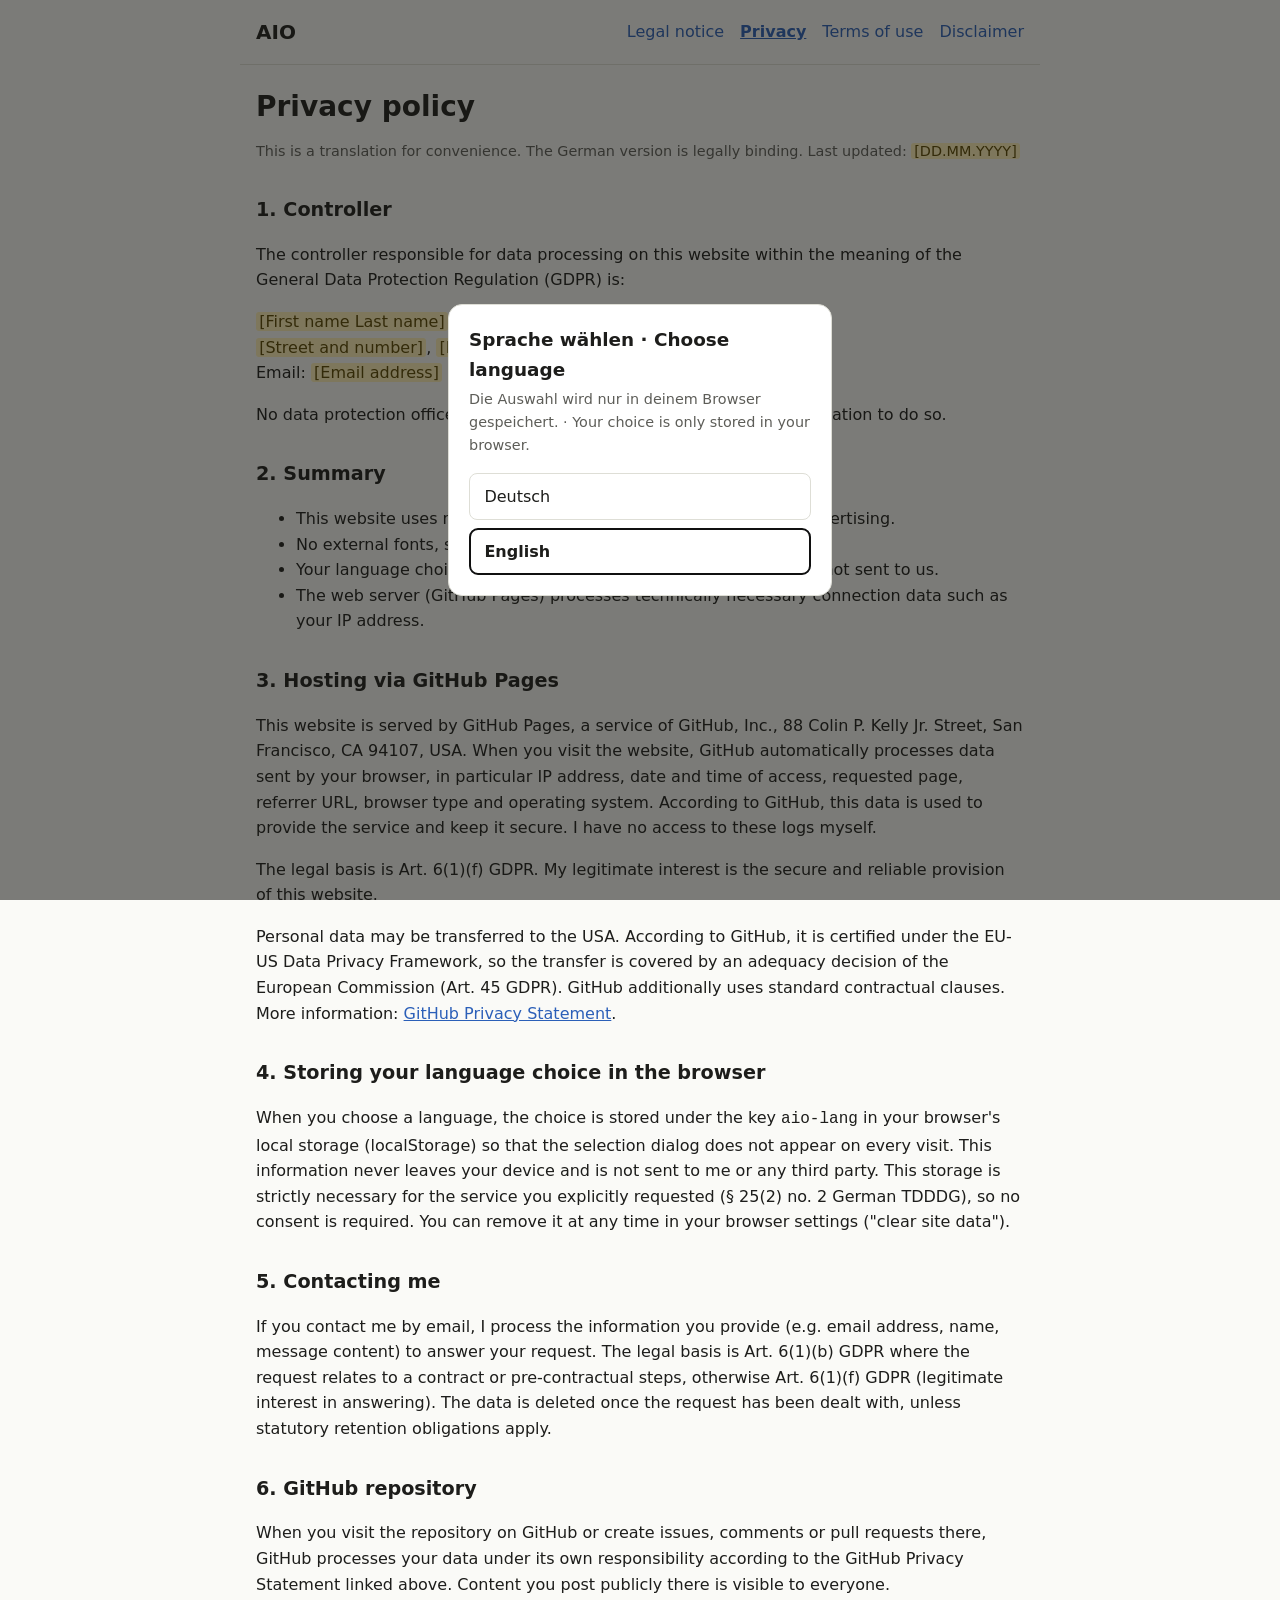
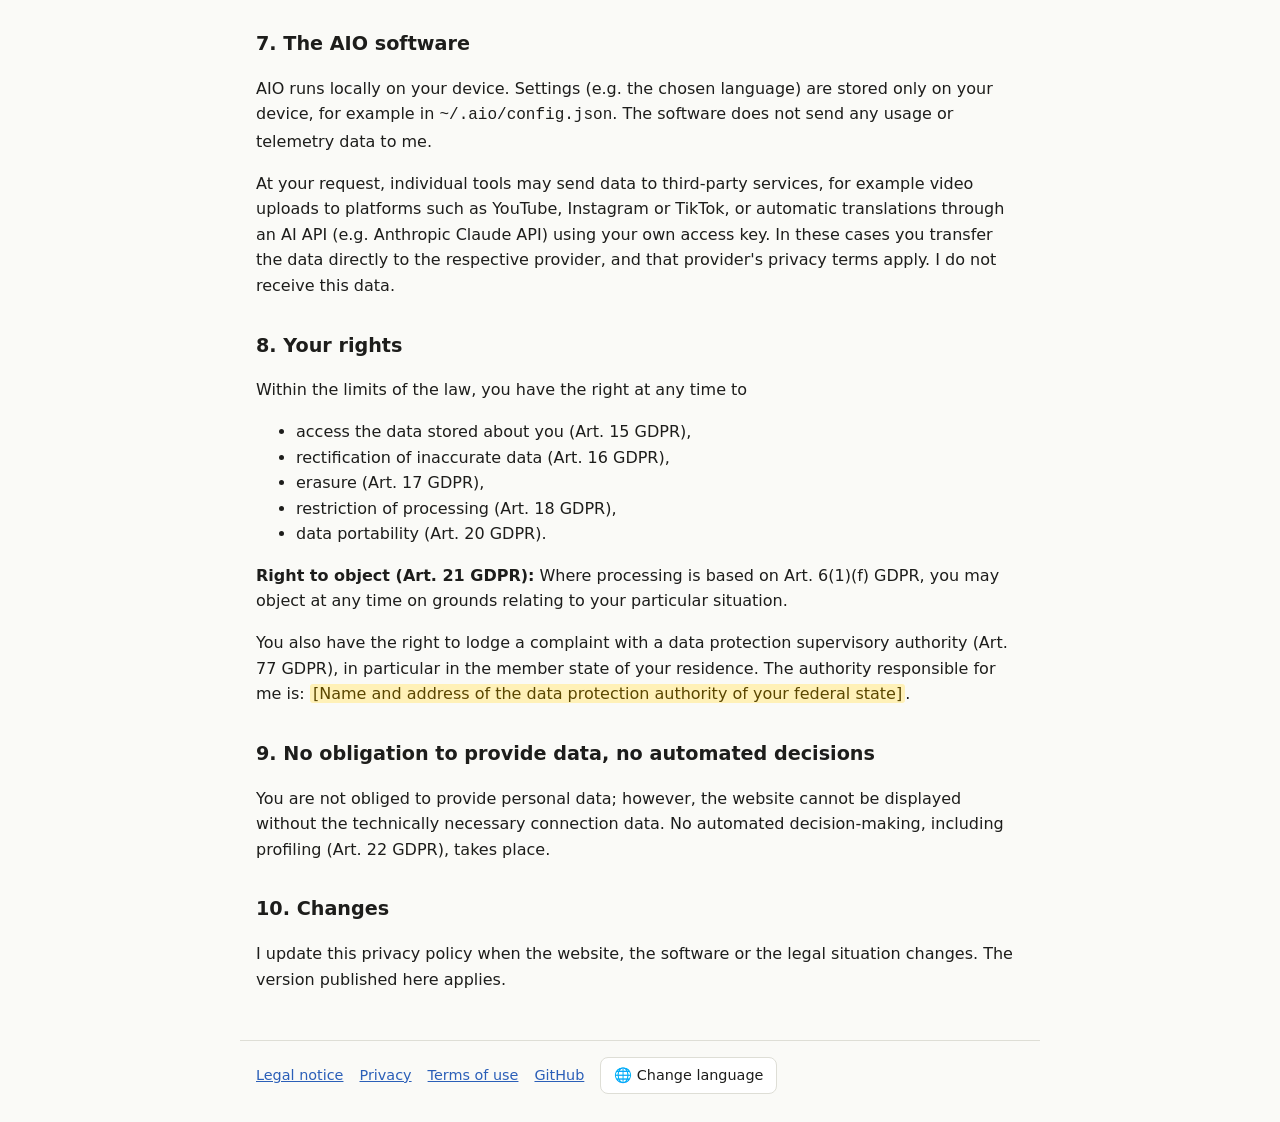
==== docs/datenschutz.html @ 206b3f93 "Add GitHub Pages site with language popup and legal pages Static site in docs/: language selection d" ====
<!doctype html>
<html lang="de">
<head>
  <meta charset="utf-8">
  <meta name="viewport" content="width=device-width, initial-scale=1">
  <title>Datenschutz · AIO</title>
  <meta name="robots" content="index, follow">
  <link rel="stylesheet" href="assets/style.css">
  <script src="assets/lang.js" defer></script>
</head>
<body>
  <span hidden data-title="Datenschutz · AIO" data-l="de"></span>
  <span hidden data-title="Privacy · AIO" data-l="en"></span>
  <header>
    <a class="brand" href="index.html">AIO</a>
    <nav>
      <a href="impressum.html"><span data-l="de">Impressum</span><span data-l="en">Legal notice</span></a>
      <a href="datenschutz.html" aria-current="page"><span data-l="de">Datenschutz</span><span data-l="en">Privacy</span></a>
      <a href="nutzungsbedingungen.html"><span data-l="de">Nutzungsbedingungen</span><span data-l="en">Terms of use</span></a>
      <a href="rechtliche-hinweise.html"><span data-l="de">Rechtliche Hinweise</span><span data-l="en">Disclaimer</span></a>
    </nav>
  </header>
  <main>
    <section data-l="de">
      <h1>Datenschutzerklärung</h1>
      <p class="note">Stand: <span class="ph">[TT.MM.JJJJ]</span></p>

      <h2>1. Verantwortlicher</h2>
      <p>Verantwortlich für die Datenverarbeitung auf dieser Website im Sinne der Datenschutz-Grundverordnung (DSGVO) ist:</p>
      <address>
        <span class="ph">[Vorname Nachname]</span><br>
        <span class="ph">[Straße Hausnummer]</span>, <span class="ph">[PLZ Ort]</span><br>
        E-Mail: <span class="ph">[E-Mail-Adresse]</span>
      </address>
      <p>Ein Datenschutzbeauftragter ist nicht bestellt, da hierzu keine gesetzliche Pflicht besteht.</p>

      <h2>2. Das Wichtigste in Kürze</h2>
      <ul>
        <li>Diese Website setzt keine Cookies, kein Tracking, keine Analyse-Tools und keine Werbung ein.</li>
        <li>Es werden keine externen Schriftarten, Skripte oder Inhalte von Drittanbietern nachgeladen.</li>
        <li>Deine Sprachwahl wird nur lokal in deinem Browser gespeichert und nicht an uns übertragen.</li>
        <li>Der Webserver (GitHub Pages) verarbeitet technisch notwendige Verbindungsdaten wie deine IP-Adresse.</li>
      </ul>

      <h2>3. Hosting über GitHub Pages</h2>
      <p>Diese Website wird über GitHub Pages bereitgestellt, einen Dienst der GitHub, Inc., 88 Colin P. Kelly Jr. Street, San Francisco, CA 94107, USA. Beim Aufruf der Website verarbeitet GitHub automatisch Daten, die dein Browser übermittelt, insbesondere IP-Adresse, Datum und Uhrzeit des Zugriffs, aufgerufene Seite, Referrer-URL, Browsertyp und Betriebssystem. GitHub nutzt diese Daten nach eigenen Angaben, um den Dienst bereitzustellen und dessen Sicherheit zu gewährleisten. Ich selbst habe keinen Zugriff auf diese Protokolle.</p>
      <p>Rechtsgrundlage ist Art. 6 Abs. 1 lit. f DSGVO. Mein berechtigtes Interesse liegt in der sicheren und zuverlässigen Bereitstellung dieser Website.</p>
      <p>Dabei kann eine Übermittlung personenbezogener Daten in die USA stattfinden. GitHub ist nach eigenen Angaben unter dem EU-US Data Privacy Framework zertifiziert; für die Übermittlung besteht damit ein Angemessenheitsbeschluss der EU-Kommission (Art. 45 DSGVO). Ergänzend setzt GitHub Standardvertragsklauseln ein. Weitere Informationen: <a href="https://docs.github.com/de/site-policy/privacy-policies/github-general-privacy-statement">Datenschutzerklärung von GitHub</a>.</p>

      <h2>4. Speicherung der Sprachwahl im Browser</h2>
      <p>Wenn du eine Sprache auswählst, wird diese Auswahl unter dem Schlüssel <code>aio-lang</code> im lokalen Speicher (localStorage) deines Browsers abgelegt, damit das Auswahlfenster nicht bei jedem Besuch erneut erscheint. Diese Information verlässt dein Gerät nicht und wird nicht an mich oder Dritte übertragen. Es handelt sich um eine Speicherung, die für den von dir ausdrücklich gewünschten Dienst unbedingt erforderlich ist (§ 25 Abs. 2 Nr. 2 TDDDG); eine Einwilligung ist dafür nicht nötig. Du kannst den Eintrag jederzeit über die Einstellungen deines Browsers („Websitedaten löschen“) entfernen.</p>

      <h2>5. Kontaktaufnahme</h2>
      <p>Wenn du mich per E-Mail kontaktierst, verarbeite ich deine Angaben (z. B. E-Mail-Adresse, Name, Inhalt der Nachricht), um deine Anfrage zu beantworten. Rechtsgrundlage ist Art. 6 Abs. 1 lit. b DSGVO, sofern die Anfrage mit einem Vertrag oder vorvertraglichen Maßnahmen zusammenhängt, ansonsten Art. 6 Abs. 1 lit. f DSGVO (berechtigtes Interesse an der Beantwortung). Die Daten werden gelöscht, sobald die Anfrage erledigt ist und keine gesetzlichen Aufbewahrungspflichten entgegenstehen.</p>

      <h2>6. GitHub-Repository</h2>
      <p>Wenn du das Repository auf GitHub besuchst oder dort Issues, Kommentare oder Pull Requests erstellst, verarbeitet GitHub deine Daten in eigener Verantwortung nach der oben verlinkten Datenschutzerklärung von GitHub. Inhalte, die du dort öffentlich einstellst, sind für alle sichtbar.</p>

      <h2>7. Die Software AIO</h2>
      <p>AIO läuft lokal auf deinem Gerät. Einstellungen (z. B. die gewählte Sprache) werden ausschließlich auf deinem Gerät gespeichert, etwa in <code>~/.aio/config.json</code>. Die Software übermittelt keine Nutzungs- oder Telemetriedaten an mich.</p>
      <p>Einzelne Werkzeuge können auf deine Veranlassung Daten an Dienste Dritter senden, zum Beispiel Video-Uploads an Plattformen wie YouTube, Instagram oder TikTok oder automatische Übersetzungen über eine KI-Schnittstelle (z. B. Anthropic Claude API) mit deinem eigenen Zugangsschlüssel. In diesen Fällen überträgst du die Daten direkt an den jeweiligen Anbieter; für diese Verarbeitung gelten dessen Datenschutzbestimmungen. Ich erhalte diese Daten nicht.</p>

      <h2>8. Deine Rechte</h2>
      <p>Du hast im Rahmen der gesetzlichen Vorgaben jederzeit das Recht auf</p>
      <ul>
        <li>Auskunft über die zu deiner Person gespeicherten Daten (Art. 15 DSGVO),</li>
        <li>Berichtigung unrichtiger Daten (Art. 16 DSGVO),</li>
        <li>Löschung (Art. 17 DSGVO),</li>
        <li>Einschränkung der Verarbeitung (Art. 18 DSGVO),</li>
        <li>Datenübertragbarkeit (Art. 20 DSGVO).</li>
      </ul>
      <p><strong>Widerspruchsrecht (Art. 21 DSGVO):</strong> Soweit eine Verarbeitung auf Art. 6 Abs. 1 lit. f DSGVO beruht, kannst du aus Gründen, die sich aus deiner besonderen Situation ergeben, jederzeit Widerspruch einlegen.</p>
      <p>Außerdem hast du das Recht, dich bei einer Datenschutz-Aufsichtsbehörde zu beschweren (Art. 77 DSGVO), insbesondere in dem Mitgliedstaat deines Aufenthaltsorts. Für mich zuständig ist: <span class="ph">[Name und Anschrift der Landesdatenschutzbehörde deines Bundeslandes]</span>.</p>

      <h2>9. Keine Pflicht zur Bereitstellung, keine automatisierten Entscheidungen</h2>
      <p>Du bist nicht verpflichtet, personenbezogene Daten bereitzustellen; ohne die technisch notwendigen Verbindungsdaten kann die Website jedoch nicht angezeigt werden. Eine automatisierte Entscheidungsfindung einschließlich Profiling (Art. 22 DSGVO) findet nicht statt.</p>

      <h2>10. Änderungen</h2>
      <p>Ich passe diese Datenschutzerklärung an, wenn sich die Website, die Software oder die Rechtslage ändern. Es gilt die jeweils hier veröffentlichte Fassung.</p>
    </section>

    <section data-l="en">
      <h1>Privacy policy</h1>
      <p class="note">This is a translation for convenience. The German version is legally binding. Last updated: <span class="ph">[DD.MM.YYYY]</span></p>

      <h2>1. Controller</h2>
      <p>The controller responsible for data processing on this website within the meaning of the General Data Protection Regulation (GDPR) is:</p>
      <address>
        <span class="ph">[First name Last name]</span><br>
        <span class="ph">[Street and number]</span>, <span class="ph">[Postcode City]</span><br>
        Email: <span class="ph">[Email address]</span>
      </address>
      <p>No data protection officer has been appointed, as there is no legal obligation to do so.</p>

      <h2>2. Summary</h2>
      <ul>
        <li>This website uses no cookies, no tracking, no analytics and no advertising.</li>
        <li>No external fonts, scripts or third-party content are loaded.</li>
        <li>Your language choice is stored only locally in your browser and is not sent to us.</li>
        <li>The web server (GitHub Pages) processes technically necessary connection data such as your IP address.</li>
      </ul>

      <h2>3. Hosting via GitHub Pages</h2>
      <p>This website is served by GitHub Pages, a service of GitHub, Inc., 88 Colin P. Kelly Jr. Street, San Francisco, CA 94107, USA. When you visit the website, GitHub automatically processes data sent by your browser, in particular IP address, date and time of access, requested page, referrer URL, browser type and operating system. According to GitHub, this data is used to provide the service and keep it secure. I have no access to these logs myself.</p>
      <p>The legal basis is Art. 6(1)(f) GDPR. My legitimate interest is the secure and reliable provision of this website.</p>
      <p>Personal data may be transferred to the USA. According to GitHub, it is certified under the EU-US Data Privacy Framework, so the transfer is covered by an adequacy decision of the European Commission (Art. 45 GDPR). GitHub additionally uses standard contractual clauses. More information: <a href="https://docs.github.com/en/site-policy/privacy-policies/github-general-privacy-statement">GitHub Privacy Statement</a>.</p>

      <h2>4. Storing your language choice in the browser</h2>
      <p>When you choose a language, the choice is stored under the key <code>aio-lang</code> in your browser's local storage (localStorage) so that the selection dialog does not appear on every visit. This information never leaves your device and is not sent to me or any third party. This storage is strictly necessary for the service you explicitly requested (§ 25(2) no. 2 German TDDDG), so no consent is required. You can remove it at any time in your browser settings ("clear site data").</p>

      <h2>5. Contacting me</h2>
      <p>If you contact me by email, I process the information you provide (e.g. email address, name, message content) to answer your request. The legal basis is Art. 6(1)(b) GDPR where the request relates to a contract or pre-contractual steps, otherwise Art. 6(1)(f) GDPR (legitimate interest in answering). The data is deleted once the request has been dealt with, unless statutory retention obligations apply.</p>

      <h2>6. GitHub repository</h2>
      <p>When you visit the repository on GitHub or create issues, comments or pull requests there, GitHub processes your data under its own responsibility according to the GitHub Privacy Statement linked above. Content you post publicly there is visible to everyone.</p>

      <h2>7. The AIO software</h2>
      <p>AIO runs locally on your device. Settings (e.g. the chosen language) are stored only on your device, for example in <code>~/.aio/config.json</code>. The software does not send any usage or telemetry data to me.</p>
      <p>At your request, individual tools may send data to third-party services, for example video uploads to platforms such as YouTube, Instagram or TikTok, or automatic translations through an AI API (e.g. Anthropic Claude API) using your own access key. In these cases you transfer the data directly to the respective provider, and that provider's privacy terms apply. I do not receive this data.</p>

      <h2>8. Your rights</h2>
      <p>Within the limits of the law, you have the right at any time to</p>
      <ul>
        <li>access the data stored about you (Art. 15 GDPR),</li>
        <li>rectification of inaccurate data (Art. 16 GDPR),</li>
        <li>erasure (Art. 17 GDPR),</li>
        <li>restriction of processing (Art. 18 GDPR),</li>
        <li>data portability (Art. 20 GDPR).</li>
      </ul>
      <p><strong>Right to object (Art. 21 GDPR):</strong> Where processing is based on Art. 6(1)(f) GDPR, you may object at any time on grounds relating to your particular situation.</p>
      <p>You also have the right to lodge a complaint with a data protection supervisory authority (Art. 77 GDPR), in particular in the member state of your residence. The authority responsible for me is: <span class="ph">[Name and address of the data protection authority of your federal state]</span>.</p>

      <h2>9. No obligation to provide data, no automated decisions</h2>
      <p>You are not obliged to provide personal data; however, the website cannot be displayed without the technically necessary connection data. No automated decision-making, including profiling (Art. 22 GDPR), takes place.</p>

      <h2>10. Changes</h2>
      <p>I update this privacy policy when the website, the software or the legal situation changes. The version published here applies.</p>
    </section>
  </main>
  <footer>
    <a href="impressum.html"><span data-l="de">Impressum</span><span data-l="en">Legal notice</span></a>
    <a href="datenschutz.html"><span data-l="de">Datenschutz</span><span data-l="en">Privacy</span></a>
    <a href="nutzungsbedingungen.html"><span data-l="de">Nutzungsbedingungen</span><span data-l="en">Terms of use</span></a>
    <a href="https://github.com/SystemError5251/AIO">GitHub</a>
    <button type="button" data-open-lang hidden>🌐 <span data-l="de">Sprache ändern</span><span data-l="en">Change language</span></button>
  </footer>
</body>
</html>
---- docs/assets/style.css ----
:root {
  --bg: #fafaf7;
  --fg: #1d1d1b;
  --muted: #5d5d58;
  --line: #deded6;
  --card: #ffffff;
  --accent: #2b5fb8;
  --ph-bg: #fff1b8;
  --ph-fg: #5a4600;
  --backdrop: rgba(20, 20, 18, .55);
  color-scheme: light dark;
}
@media (prefers-color-scheme: dark) {
  :root {
    --bg: #17171a;
    --fg: #e9e9e4;
    --muted: #a3a39c;
    --line: #34343a;
    --card: #202024;
    --accent: #8db2ff;
    --ph-bg: #4a3d0a;
    --ph-fg: #ffe9a0;
    --backdrop: rgba(0, 0, 0, .65);
  }
}

* { box-sizing: border-box; }
[hidden] { display: none !important; }

/* Without JS only the German blocks are shown */
html:not(.i18n) [data-l]:not([data-l="de"]) { display: none; }

body {
  margin: 0;
  background: var(--bg);
  color: var(--fg);
  font: 16px/1.6 system-ui, -apple-system, "Segoe UI", Roboto, "Noto Sans", sans-serif;
}
a { color: var(--accent); }

header, main, footer {
  max-width: 50rem;
  margin: 0 auto;
  padding: 0 16px;
}
header {
  display: flex;
  flex-wrap: wrap;
  align-items: center;
  justify-content: space-between;
  gap: .5rem 1rem;
  padding-top: 1rem;
  padding-bottom: 1rem;
  border-bottom: 1px solid var(--line);
}
.brand { font-weight: 700; font-size: 1.25rem; text-decoration: none; color: var(--fg); }
nav { display: flex; flex-wrap: wrap; gap: .25rem 1rem; }
nav a { text-decoration: none; }
nav a[aria-current="page"] { font-weight: 600; text-decoration: underline; }

main { padding-top: 1.5rem; padding-bottom: 2rem; }
h1 { font-size: 1.75rem; line-height: 1.25; margin: 0 0 1rem; }
h2 { font-size: 1.2rem; margin: 2rem 0 .5rem; }
h3 { font-size: 1.05rem; margin: 1.25rem 0 .25rem; }
address { font-style: normal; }
.note { color: var(--muted); font-size: .9rem; }

.cards { display: grid; gap: 1rem; grid-template-columns: repeat(auto-fit, minmax(14rem, 1fr)); margin: 1.5rem 0; }
.card { display: block; padding: 1rem; background: var(--card); border: 1px solid var(--line); border-radius: 10px; text-decoration: none; color: var(--fg); }
.card strong { display: block; color: var(--accent); margin-bottom: .25rem; }

.ph { background: var(--ph-bg); color: var(--ph-fg); padding: 0 .2em; border-radius: 3px; }

footer {
  display: flex;
  flex-wrap: wrap;
  gap: .5rem 1rem;
  align-items: center;
  padding-top: 1rem;
  padding-bottom: 2rem;
  border-top: 1px solid var(--line);
  font-size: .9rem;
  color: var(--muted);
}

button {
  font: inherit;
  cursor: pointer;
  border: 1px solid var(--line);
  background: var(--card);
  color: var(--fg);
  border-radius: 8px;
  padding: .35rem .8rem;
}
button:hover, button:focus-visible { border-color: var(--accent); }

/* Language dialog */
dialog#lang-dialog {
  border: 1px solid var(--line);
  border-radius: 14px;
  background: var(--card);
  color: var(--fg);
  padding: 1.25rem;
  width: min(24rem, calc(100vw - 32px));
}
dialog#lang-dialog::backdrop { background: var(--backdrop); }
dialog#lang-dialog h2 { margin: 0 0 .25rem; font-size: 1.15rem; }
dialog#lang-dialog p { margin: 0 0 1rem; color: var(--muted); font-size: .9rem; }
.lang-list { display: grid; gap: .5rem; margin: 0; padding: 0; list-style: none; }
.lang-list button { width: 100%; text-align: start; padding: .6rem .9rem; }
.lang-list button[aria-pressed="true"] { border-color: var(--accent); font-weight: 600; }
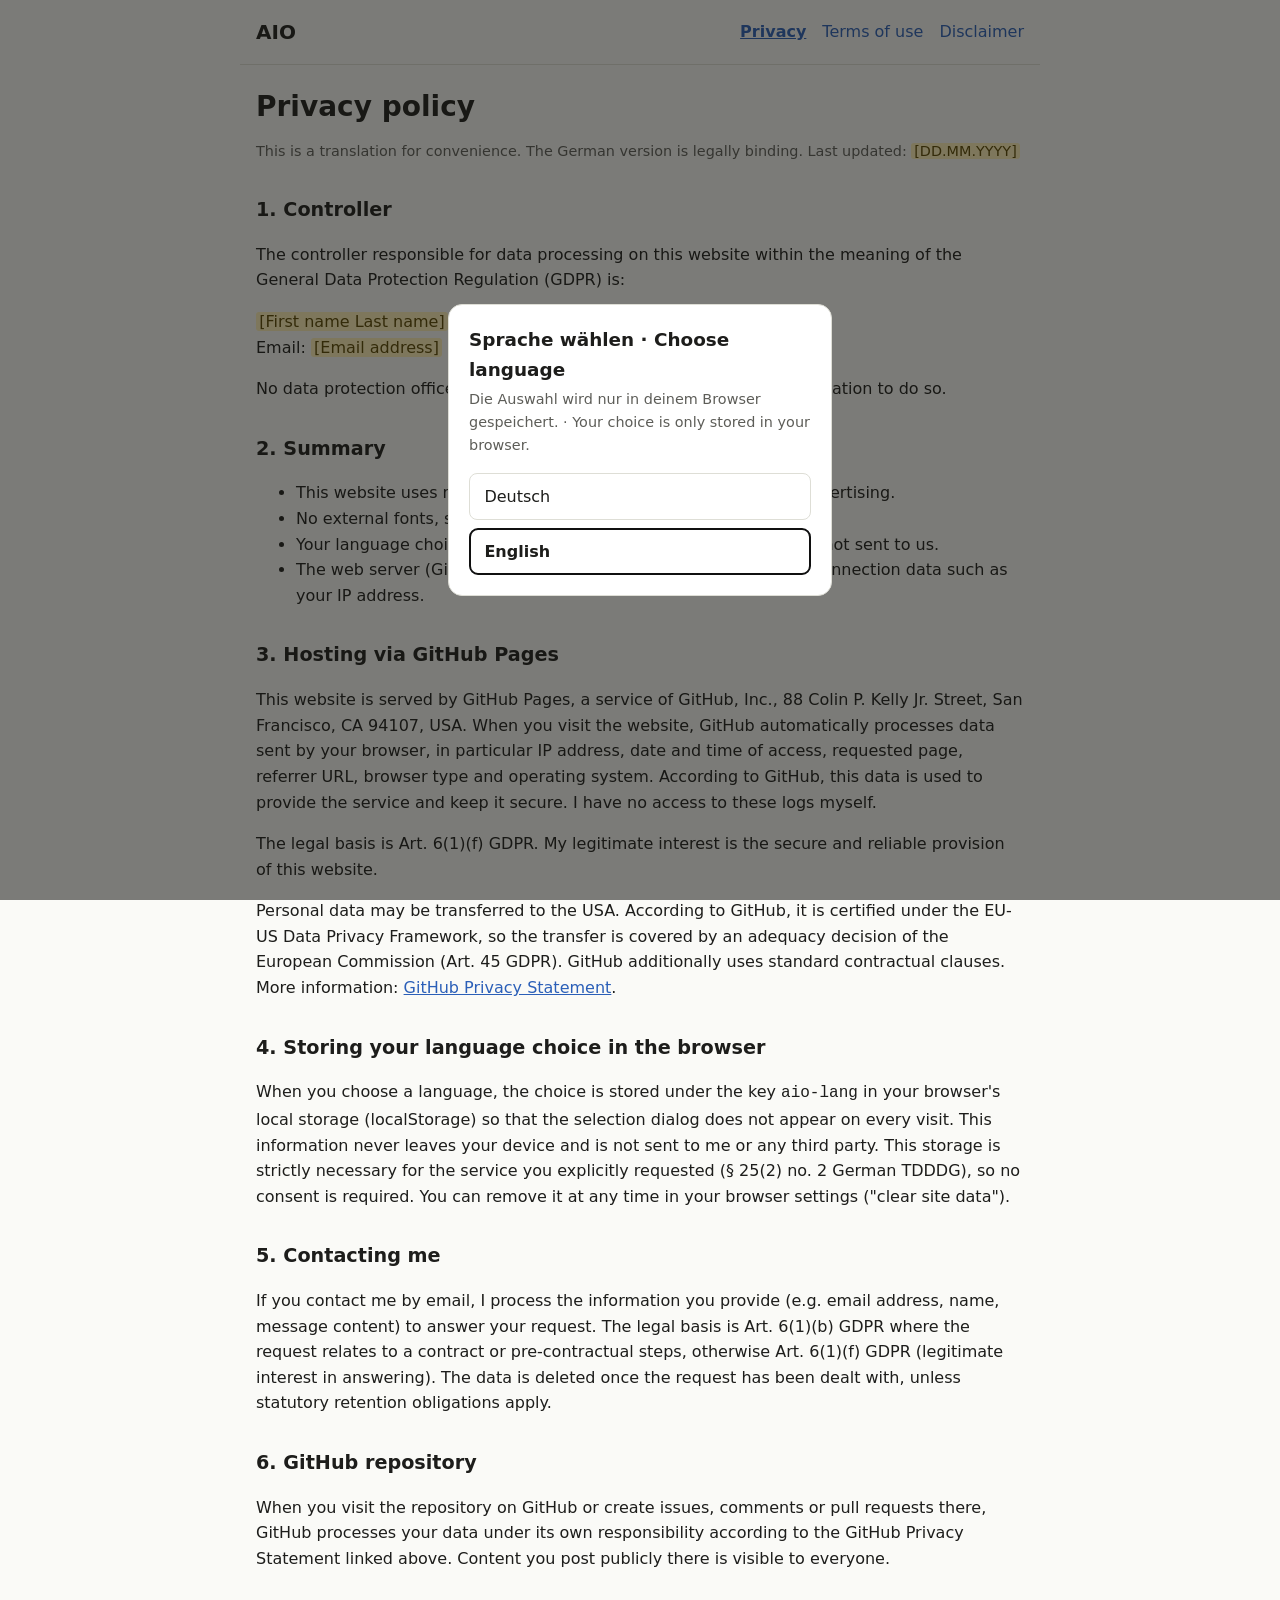
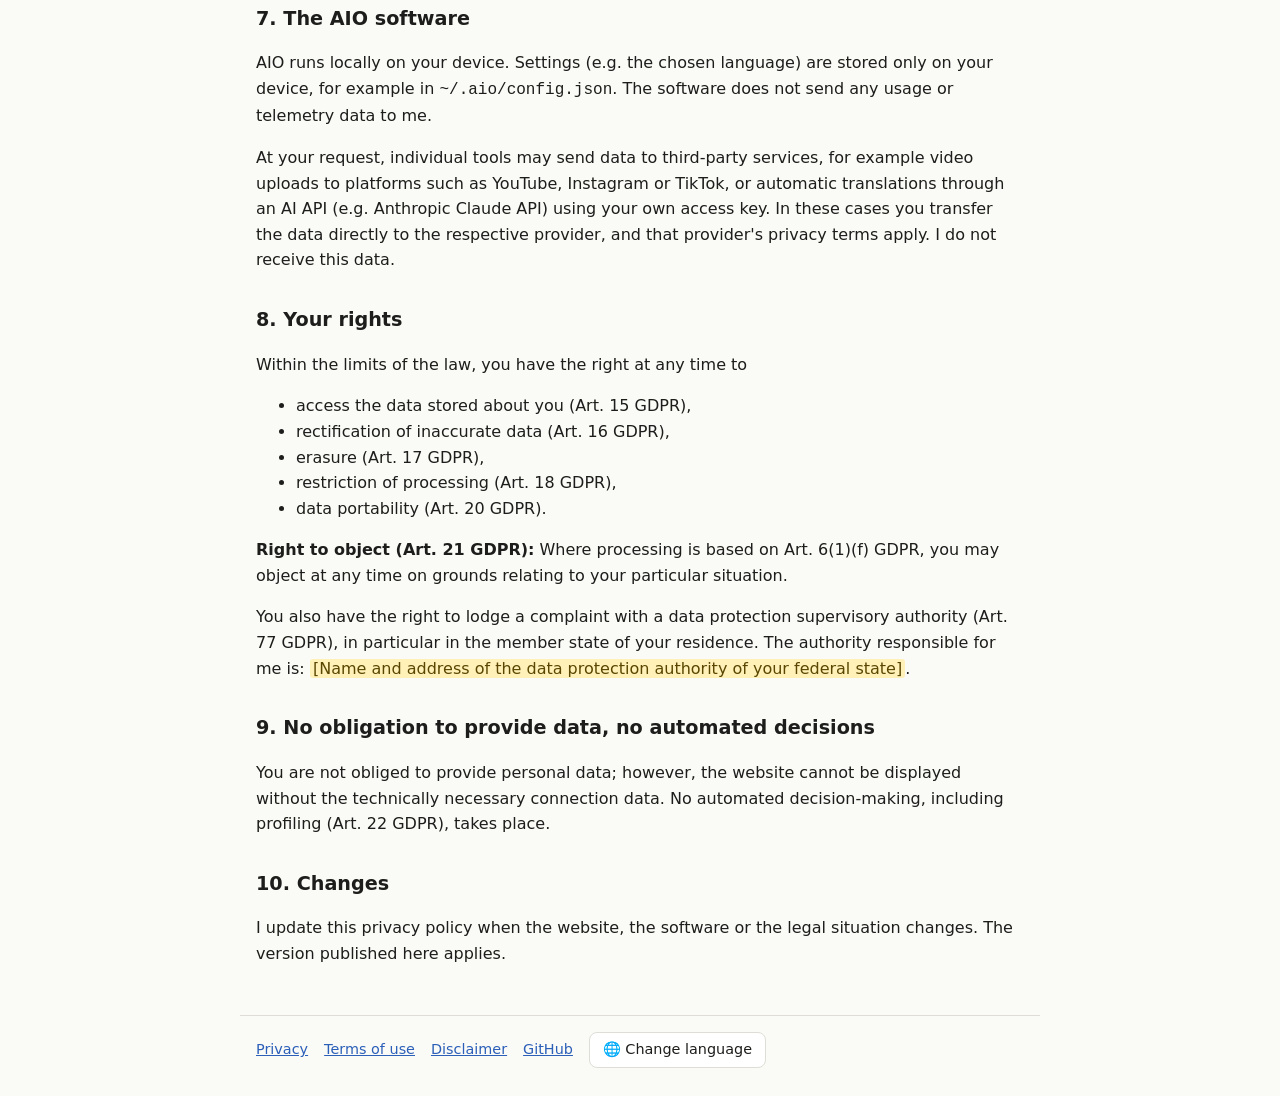
==== commit a6770f6d: "Remove Impressum page Private, free project: no Impressum. Controller in the privacy policy is now n" ====
--- a/docs/datenschutz.html
+++ b/docs/datenschutz.html
@@ -14,7 +14,6 @@
   <header>
     <a class="brand" href="index.html">AIO</a>
     <nav>
-      <a href="impressum.html"><span data-l="de">Impressum</span><span data-l="en">Legal notice</span></a>
       <a href="datenschutz.html" aria-current="page"><span data-l="de">Datenschutz</span><span data-l="en">Privacy</span></a>
       <a href="nutzungsbedingungen.html"><span data-l="de">Nutzungsbedingungen</span><span data-l="en">Terms of use</span></a>
       <a href="rechtliche-hinweise.html"><span data-l="de">Rechtliche Hinweise</span><span data-l="en">Disclaimer</span></a>
@@ -29,7 +28,6 @@
       <p>Verantwortlich für die Datenverarbeitung auf dieser Website im Sinne der Datenschutz-Grundverordnung (DSGVO) ist:</p>
       <address>
         <span class="ph">[Vorname Nachname]</span><br>
-        <span class="ph">[Straße Hausnummer]</span>, <span class="ph">[PLZ Ort]</span><br>
         E-Mail: <span class="ph">[E-Mail-Adresse]</span>
       </address>
       <p>Ein Datenschutzbeauftragter ist nicht bestellt, da hierzu keine gesetzliche Pflicht besteht.</p>
@@ -87,7 +85,6 @@
       <p>The controller responsible for data processing on this website within the meaning of the General Data Protection Regulation (GDPR) is:</p>
       <address>
         <span class="ph">[First name Last name]</span><br>
-        <span class="ph">[Street and number]</span>, <span class="ph">[Postcode City]</span><br>
         Email: <span class="ph">[Email address]</span>
       </address>
       <p>No data protection officer has been appointed, as there is no legal obligation to do so.</p>
@@ -138,9 +135,9 @@
     </section>
   </main>
   <footer>
-    <a href="impressum.html"><span data-l="de">Impressum</span><span data-l="en">Legal notice</span></a>
     <a href="datenschutz.html"><span data-l="de">Datenschutz</span><span data-l="en">Privacy</span></a>
     <a href="nutzungsbedingungen.html"><span data-l="de">Nutzungsbedingungen</span><span data-l="en">Terms of use</span></a>
+    <a href="rechtliche-hinweise.html"><span data-l="de">Rechtliche Hinweise</span><span data-l="en">Disclaimer</span></a>
     <a href="https://github.com/SystemError5251/AIO">GitHub</a>
     <button type="button" data-open-lang hidden>🌐 <span data-l="de">Sprache ändern</span><span data-l="en">Change language</span></button>
   </footer>
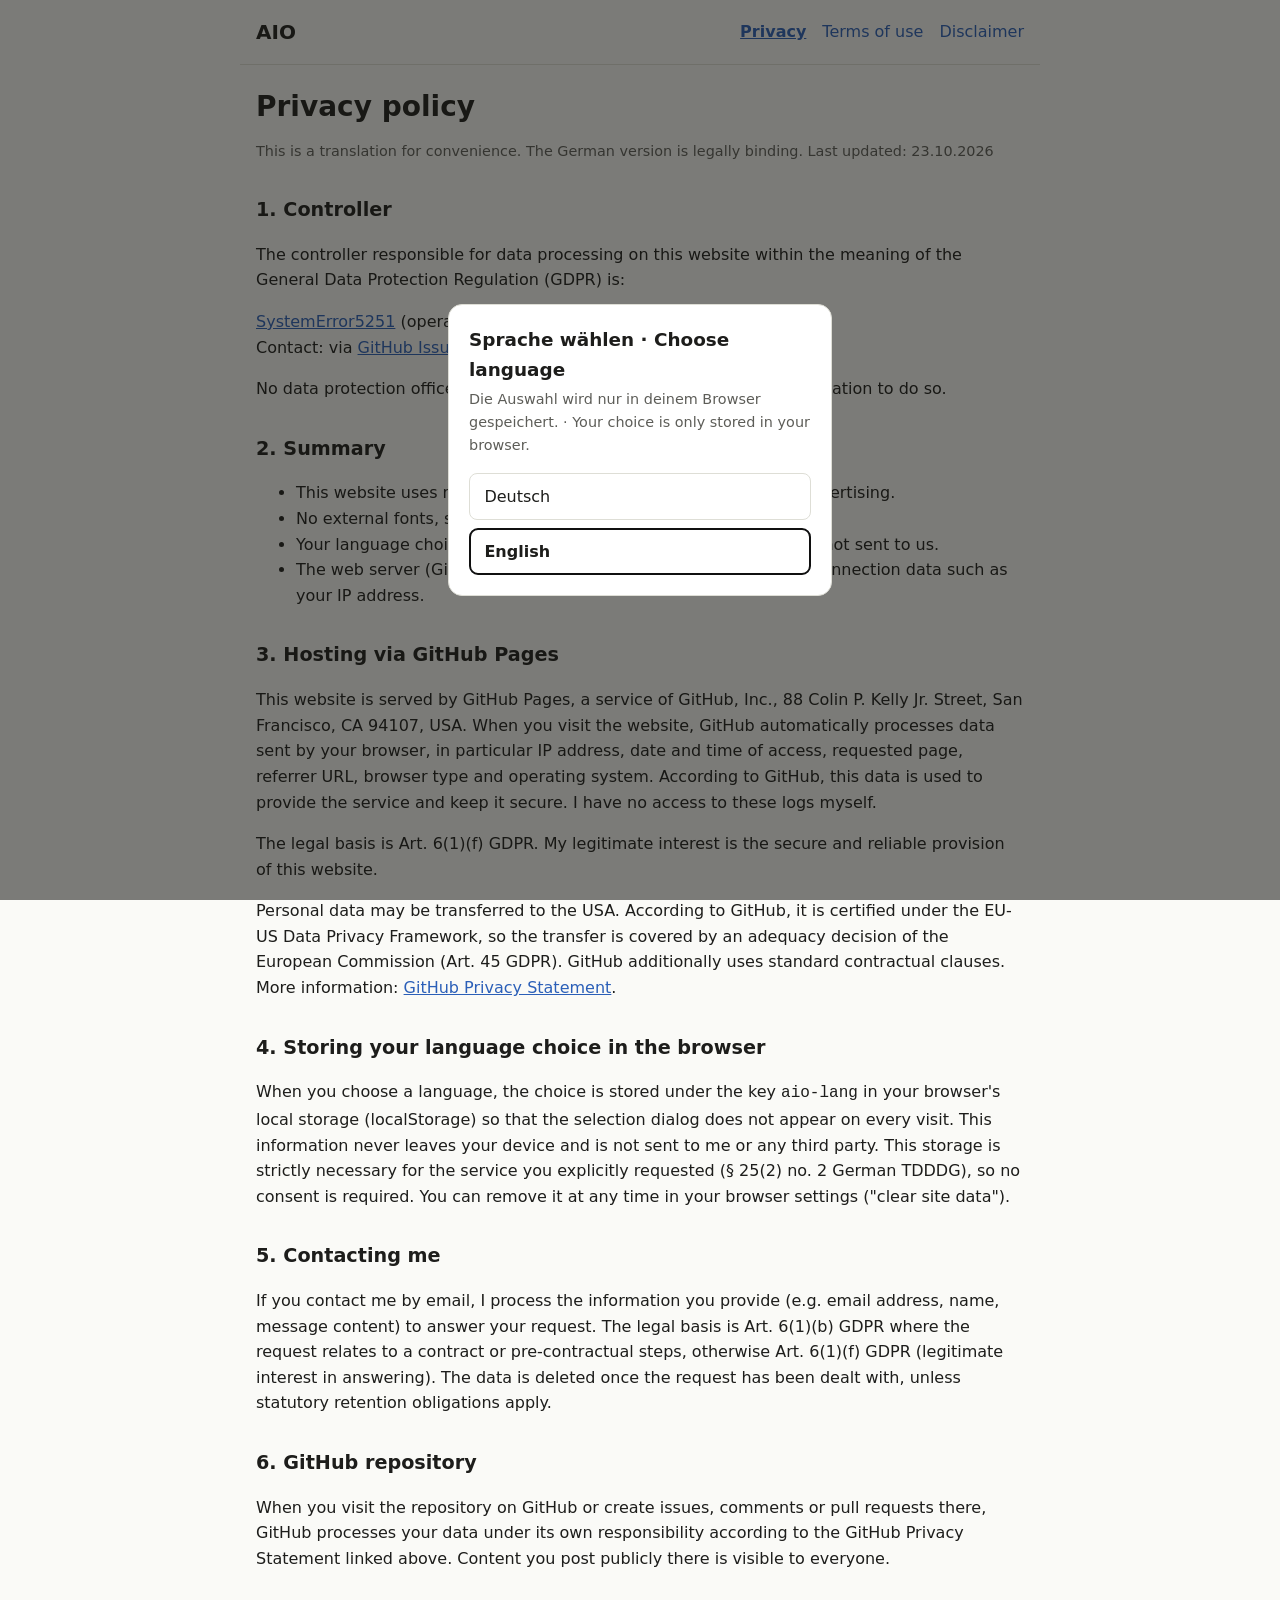
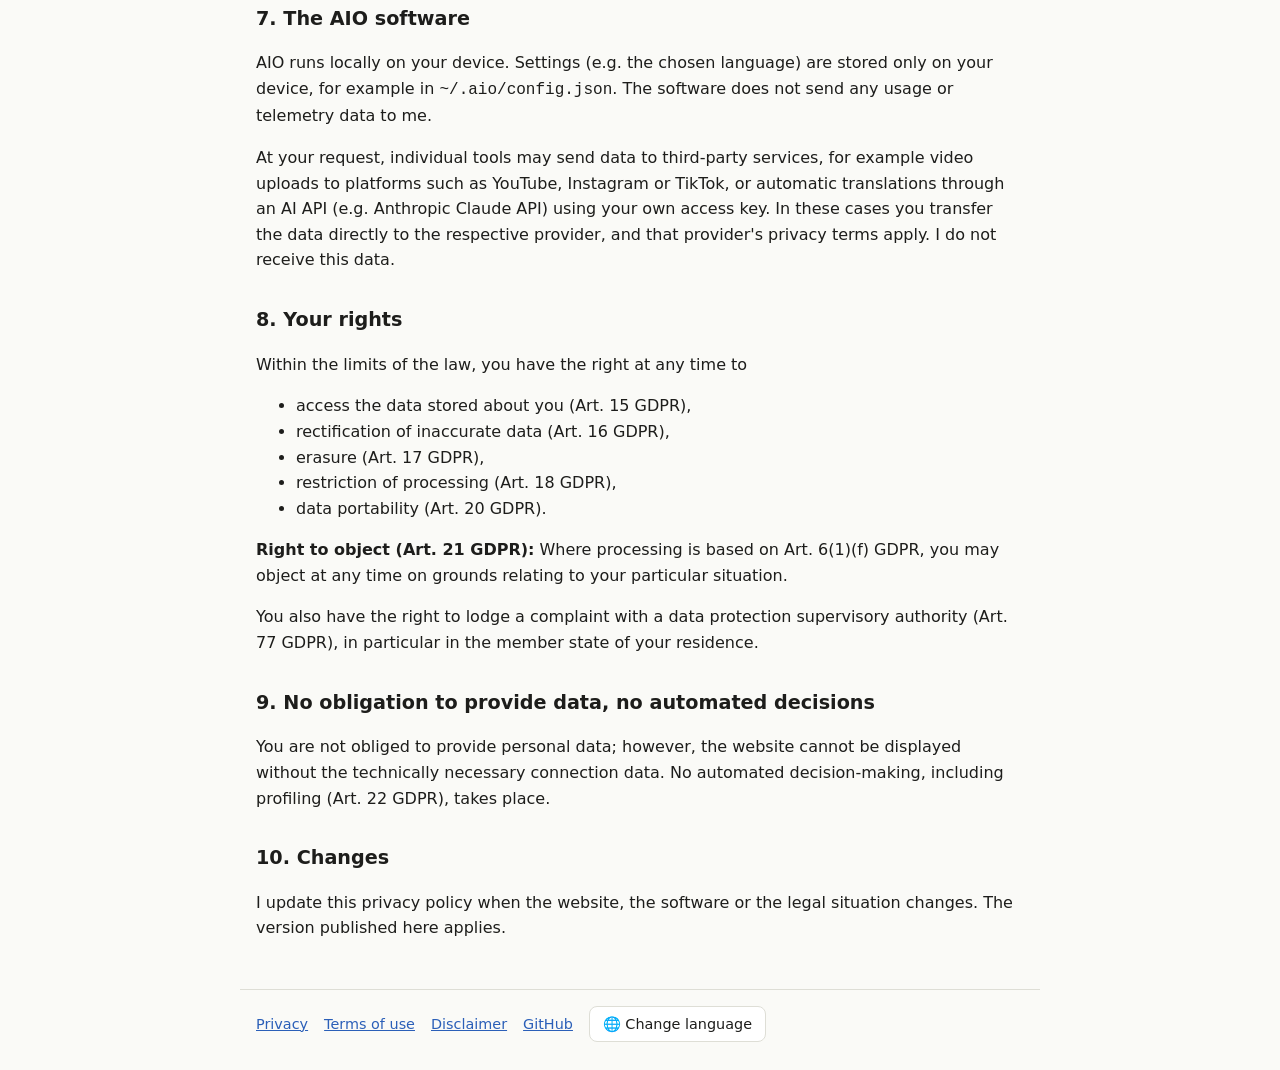
==== commit 5ba64d08: "Fill placeholders: GitHub handle as contact, MIT licence Co-Authored-By: Claude Opus 5.5 (1M context" ====
--- a/docs/datenschutz.html
+++ b/docs/datenschutz.html
@@ -22,13 +22,13 @@
   <main>
     <section data-l="de">
       <h1>Datenschutzerklärung</h1>
-      <p class="note">Stand: <span class="ph">[TT.MM.JJJJ]</span></p>
+      <p class="note">Stand: 23.10.2026</p>
 
       <h2>1. Verantwortlicher</h2>
       <p>Verantwortlich für die Datenverarbeitung auf dieser Website im Sinne der Datenschutz-Grundverordnung (DSGVO) ist:</p>
       <address>
-        <span class="ph">[Vorname Nachname]</span><br>
-        E-Mail: <span class="ph">[E-Mail-Adresse]</span>
+        <a href="https://github.com/SystemError5251">SystemError5251</a> (Betreiber des Projekts auf GitHub)<br>
+        Kontakt: über <a href="https://github.com/SystemError5251/AIO/issues">GitHub Issues</a>
       </address>
       <p>Ein Datenschutzbeauftragter ist nicht bestellt, da hierzu keine gesetzliche Pflicht besteht.</p>
 
@@ -68,7 +68,7 @@
         <li>Datenübertragbarkeit (Art. 20 DSGVO).</li>
       </ul>
       <p><strong>Widerspruchsrecht (Art. 21 DSGVO):</strong> Soweit eine Verarbeitung auf Art. 6 Abs. 1 lit. f DSGVO beruht, kannst du aus Gründen, die sich aus deiner besonderen Situation ergeben, jederzeit Widerspruch einlegen.</p>
-      <p>Außerdem hast du das Recht, dich bei einer Datenschutz-Aufsichtsbehörde zu beschweren (Art. 77 DSGVO), insbesondere in dem Mitgliedstaat deines Aufenthaltsorts. Für mich zuständig ist: <span class="ph">[Name und Anschrift der Landesdatenschutzbehörde deines Bundeslandes]</span>.</p>
+      <p>Außerdem hast du das Recht, dich bei einer Datenschutz-Aufsichtsbehörde zu beschweren (Art. 77 DSGVO), insbesondere in dem Mitgliedstaat deines Aufenthaltsorts.</p>
 
       <h2>9. Keine Pflicht zur Bereitstellung, keine automatisierten Entscheidungen</h2>
       <p>Du bist nicht verpflichtet, personenbezogene Daten bereitzustellen; ohne die technisch notwendigen Verbindungsdaten kann die Website jedoch nicht angezeigt werden. Eine automatisierte Entscheidungsfindung einschließlich Profiling (Art. 22 DSGVO) findet nicht statt.</p>
@@ -79,13 +79,13 @@
 
     <section data-l="en">
       <h1>Privacy policy</h1>
-      <p class="note">This is a translation for convenience. The German version is legally binding. Last updated: <span class="ph">[DD.MM.YYYY]</span></p>
+      <p class="note">This is a translation for convenience. The German version is legally binding. Last updated: 23.10.2026</p>
 
       <h2>1. Controller</h2>
       <p>The controller responsible for data processing on this website within the meaning of the General Data Protection Regulation (GDPR) is:</p>
       <address>
-        <span class="ph">[First name Last name]</span><br>
-        Email: <span class="ph">[Email address]</span>
+        <a href="https://github.com/SystemError5251">SystemError5251</a> (operator of the project on GitHub)<br>
+        Contact: via <a href="https://github.com/SystemError5251/AIO/issues">GitHub Issues</a>
       </address>
       <p>No data protection officer has been appointed, as there is no legal obligation to do so.</p>
 
@@ -125,7 +125,7 @@
         <li>data portability (Art. 20 GDPR).</li>
       </ul>
       <p><strong>Right to object (Art. 21 GDPR):</strong> Where processing is based on Art. 6(1)(f) GDPR, you may object at any time on grounds relating to your particular situation.</p>
-      <p>You also have the right to lodge a complaint with a data protection supervisory authority (Art. 77 GDPR), in particular in the member state of your residence. The authority responsible for me is: <span class="ph">[Name and address of the data protection authority of your federal state]</span>.</p>
+      <p>You also have the right to lodge a complaint with a data protection supervisory authority (Art. 77 GDPR), in particular in the member state of your residence.</p>
 
       <h2>9. No obligation to provide data, no automated decisions</h2>
       <p>You are not obliged to provide personal data; however, the website cannot be displayed without the technically necessary connection data. No automated decision-making, including profiling (Art. 22 GDPR), takes place.</p>
--- a/docs/assets/style.css
+++ b/docs/assets/style.css
@@ -109,3 +109,4 @@
 .lang-list { display: grid; gap: .5rem; margin: 0; padding: 0; list-style: none; }
 .lang-list button { width: 100%; text-align: start; padding: .6rem .9rem; }
 .lang-list button[aria-pressed="true"] { border-color: var(--accent); font-weight: 600; }
+.box { padding: .75rem 1rem; border-inline-start: 4px solid var(--accent); background: var(--card); border-radius: 6px; }
